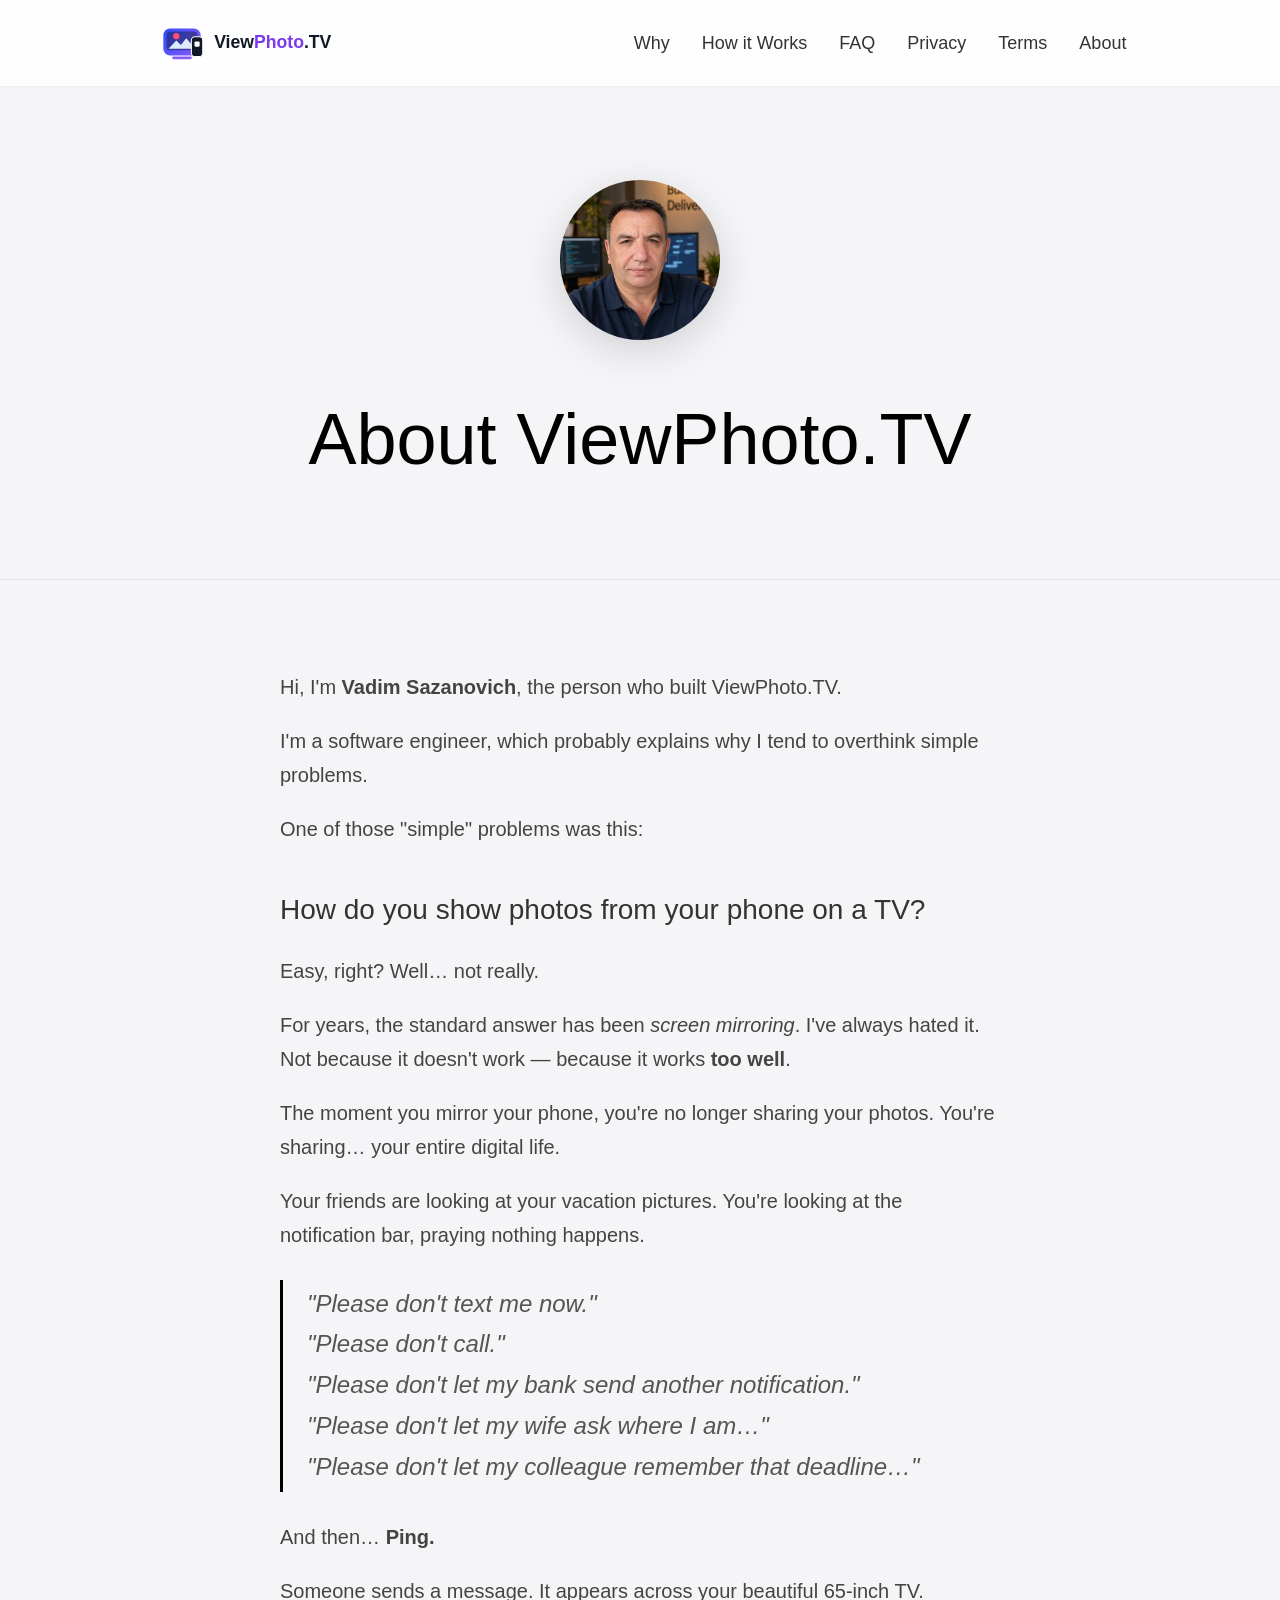
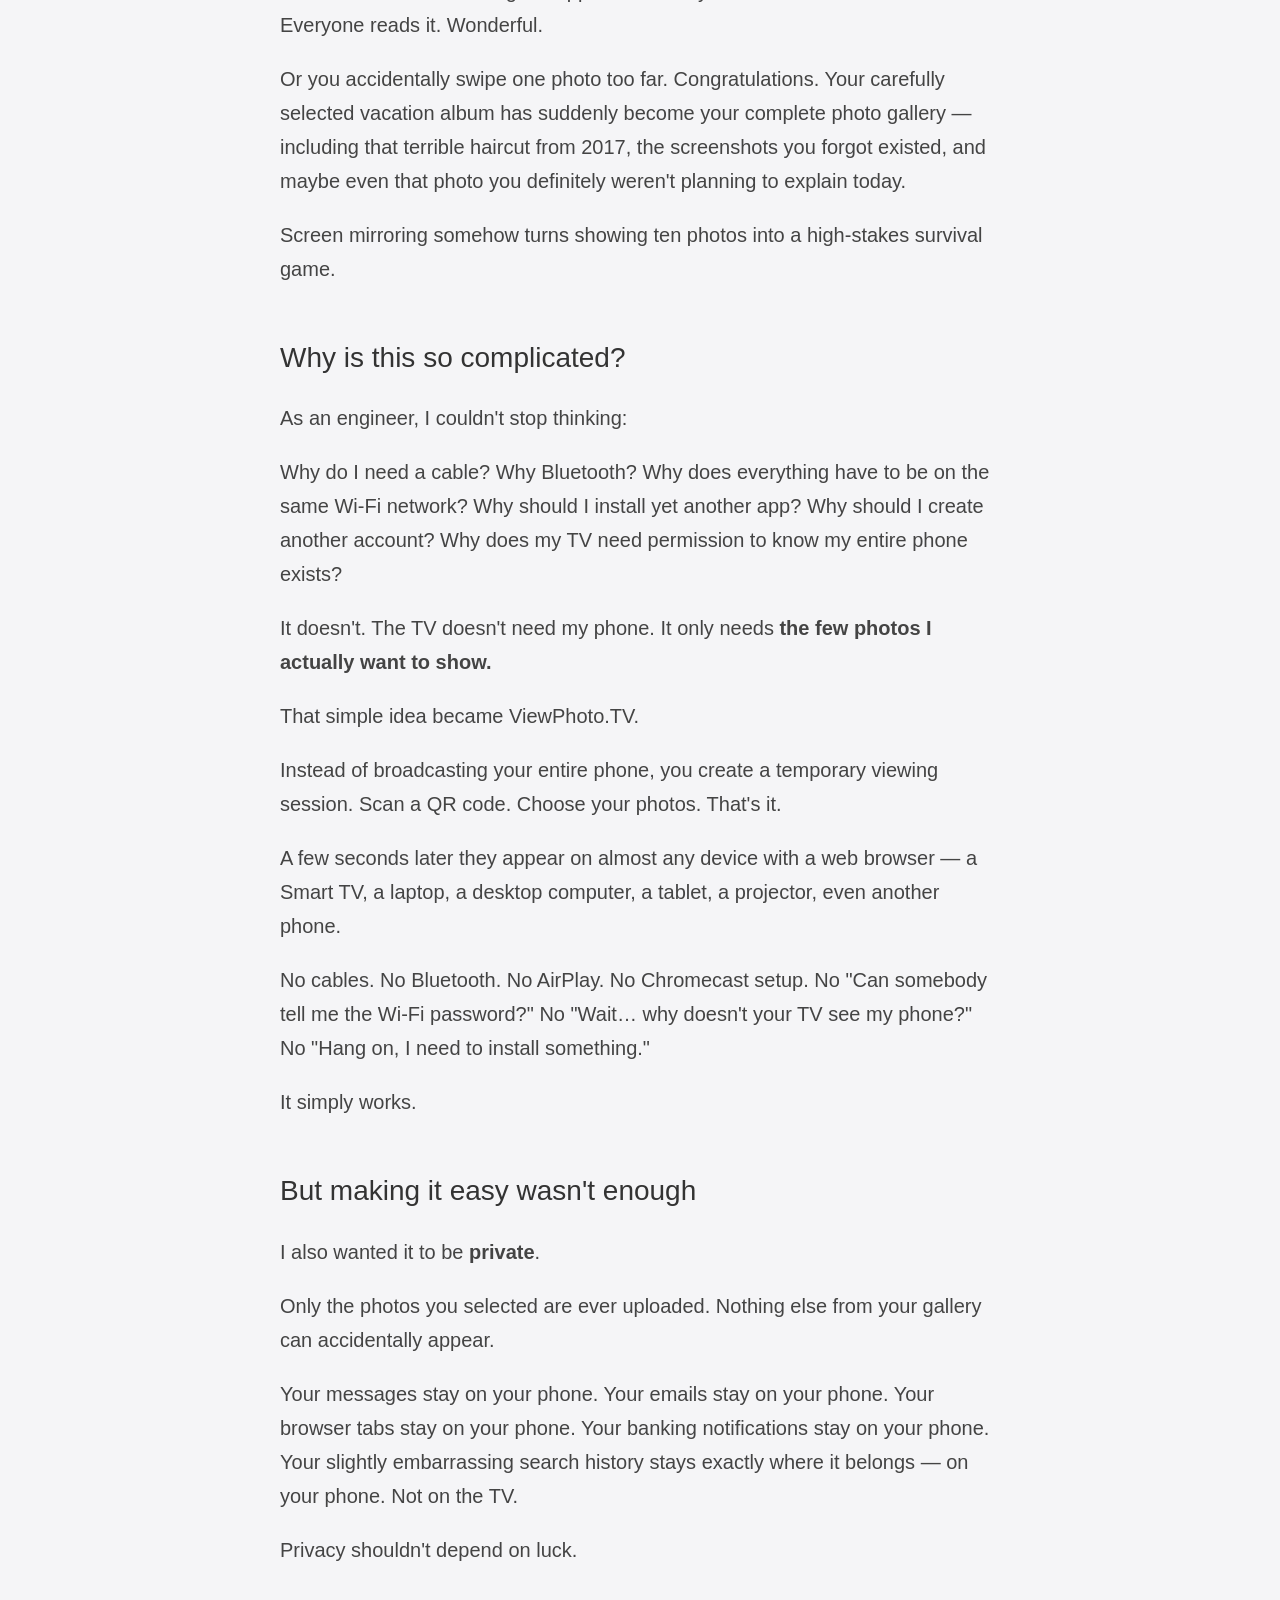
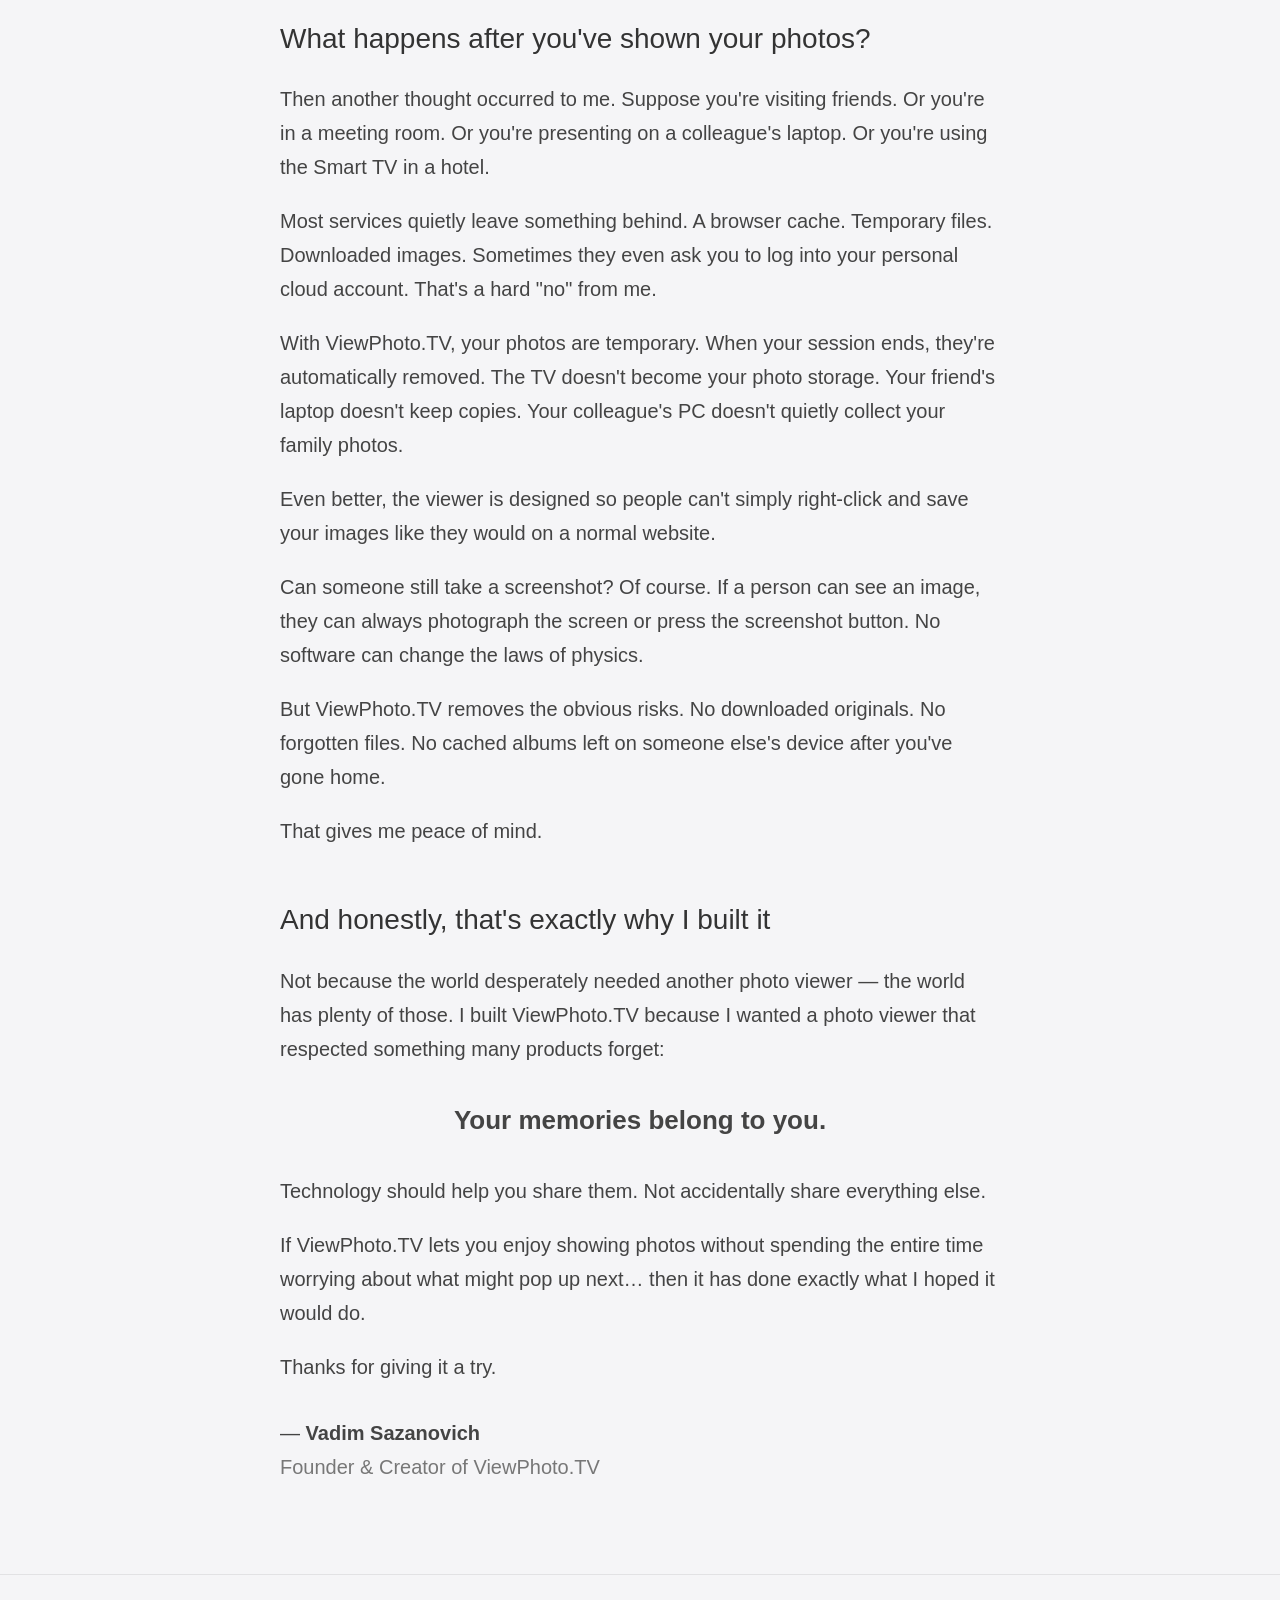
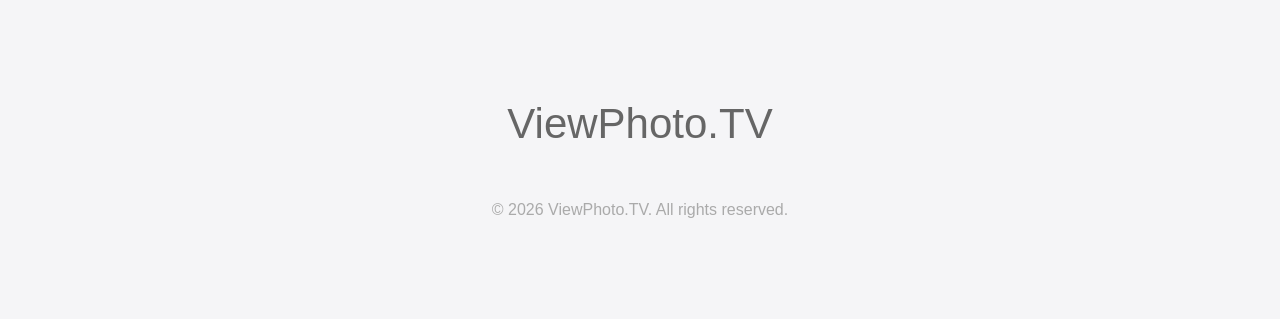
==== about.html @ eeb14001 "feat: add About page with founder story and photo Link About at the end of the nav across all pages " ====
<!DOCTYPE html>
<html lang="en">
<head>
<meta charset="UTF-8">
<!-- Googlebot indexing -->
<meta name="googlebot" content="index, follow">
<meta name="bingbot" content="index, follow">
<meta name="robots" content="index, follow">
<meta name="google-extended" content="allow">
<meta name="viewport" content="width=device-width, initial-scale=1.0">
<title>About — ViewPhoto.TV</title>
<meta name="description" content="The story behind ViewPhoto.TV — why founder Vadim Sazanovich built a private, app-free way to show photos from your phone on any TV without screen mirroring.">
<meta name="author" content="Vadim Sazanovich, Amaryllis Polska">
<link rel="canonical" href="https://viewphoto.tv/about.html">
<link rel="stylesheet" href="css/style.css">
<meta property="og:title" content="About — ViewPhoto.TV">
<meta property="og:description" content="Why I built ViewPhoto.TV: a private, app-free way to show only the photos you choose on any TV — without mirroring your entire phone.">
<meta property="og:image" content="https://viewphoto.tv/assets/screens/banner.webp">
<meta property="og:url" content="https://viewphoto.tv/about.html">
<meta property="og:type" content="website">

<meta name="twitter:card" content="summary_large_image">
<meta name="twitter:title" content="About — ViewPhoto.TV">
<meta name="twitter:description" content="The story behind ViewPhoto.TV, from founder Vadim Sazanovich.">
<meta name="twitter:image" content="https://viewphoto.tv/assets/screens/banner.webp">
</head>
<body>
<header>
    <div class="logo"><img src="./assets/logos/logo-phone-to-tv.svg" alt="ViewPhoto.TV" style="height:50px;width:auto;display:block;"></div>
    <nav class="desktop-nav">
        <a href="index.html#why">Why</a>
        <a href="index.html#how">How it Works</a>
        <a href="faq.html">FAQ</a>
        <a href="privacy.html">Privacy</a>
        <a href="terms.html">Terms</a>
        <a href="about.html">About</a>
    </nav>
    <div class="hamburger"><span></span><span></span><span></span></div>
    <div class="mobile-menu">
        <a href="index.html#why">Why</a>
        <a href="index.html#how">How it Works</a>
        <a href="faq.html">FAQ</a>
        <a href="privacy.html">Privacy</a>
        <a href="terms.html">Terms</a>
        <a href="about.html">About</a>
    </div>
</header>


<!-- ===========================
     HERO
     =========================== -->
<section class="hero" style="padding-top:180px;padding-bottom:80px;">
    <div style="max-width:760px;margin:0 auto;text-align:center;">
        <img src="assets/images/vs.webp" alt="Vadim Sazanovich, founder of ViewPhoto.TV"
             style="width:160px;height:160px;border-radius:50%;object-fit:cover;margin:0 auto 32px;display:block;box-shadow:0 10px 40px rgba(0,0,0,0.15);">
        <h1>About ViewPhoto.TV</h1>
    </div>
</section>


<!-- ===========================
     STORY
     =========================== -->
<section style="padding-top:70px;padding-bottom:70px;">
    <div class="about-story" style="max-width:720px;margin:0 auto;font-size:20px;line-height:1.7;color:#333;">

        <p>Hi, I'm <strong>Vadim Sazanovich</strong>, the person who built ViewPhoto.TV.</p>

        <p>I'm a software engineer, which probably explains why I tend to overthink simple problems.</p>

        <p>One of those "simple" problems was this:</p>

        <h2 style="font-size:28px;margin:40px 0 8px;">How do you show photos from your phone on a TV?</h2>

        <p>Easy, right? Well… not really.</p>

        <p>For years, the standard answer has been <em>screen mirroring</em>. I've always hated it. Not because it doesn't work — because it works <strong>too well</strong>.</p>

        <p>The moment you mirror your phone, you're no longer sharing your photos. You're sharing… your entire digital life.</p>

        <p>Your friends are looking at your vacation pictures. You're looking at the notification bar, praying nothing happens.</p>

        <blockquote style="border-left:3px solid #000;margin:28px 0;padding:4px 0 4px 24px;color:#555;font-style:italic;">
            "Please don't text me now."<br>
            "Please don't call."<br>
            "Please don't let my bank send another notification."<br>
            "Please don't let my wife ask where I am…"<br>
            "Please don't let my colleague remember that deadline…"
        </blockquote>

        <p>And then… <strong>Ping.</strong></p>

        <p>Someone sends a message. It appears across your beautiful 65-inch TV. Everyone reads it. Wonderful.</p>

        <p>Or you accidentally swipe one photo too far. Congratulations. Your carefully selected vacation album has suddenly become your complete photo gallery — including that terrible haircut from 2017, the screenshots you forgot existed, and maybe even that photo you definitely weren't planning to explain today.</p>

        <p>Screen mirroring somehow turns showing ten photos into a high-stakes survival game.</p>

        <h2 style="font-size:28px;margin:48px 0 8px;">Why is this so complicated?</h2>

        <p>As an engineer, I couldn't stop thinking:</p>

        <p>
            Why do I need a cable? Why Bluetooth? Why does everything have to be on the same Wi-Fi network?
            Why should I install yet another app? Why should I create another account?
            Why does my TV need permission to know my entire phone exists?
        </p>

        <p>It doesn't. The TV doesn't need my phone. It only needs <strong>the few photos I actually want to show.</strong></p>

        <p>That simple idea became ViewPhoto.TV.</p>

        <p>Instead of broadcasting your entire phone, you create a temporary viewing session. Scan a QR code. Choose your photos. That's it.</p>

        <p>A few seconds later they appear on almost any device with a web browser — a Smart TV, a laptop, a desktop computer, a tablet, a projector, even another phone.</p>

        <p>
            No cables. No Bluetooth. No AirPlay. No Chromecast setup.
            No "Can somebody tell me the Wi-Fi password?"
            No "Wait… why doesn't your TV see my phone?"
            No "Hang on, I need to install something."
        </p>

        <p>It simply works.</p>

        <h2 style="font-size:28px;margin:48px 0 8px;">But making it easy wasn't enough</h2>

        <p>I also wanted it to be <strong>private</strong>.</p>

        <p>Only the photos you selected are ever uploaded. Nothing else from your gallery can accidentally appear.</p>

        <p>
            Your messages stay on your phone. Your emails stay on your phone. Your browser tabs stay on your phone.
            Your banking notifications stay on your phone. Your slightly embarrassing search history stays exactly
            where it belongs — on your phone. Not on the TV.
        </p>

        <p>Privacy shouldn't depend on luck.</p>

        <h2 style="font-size:28px;margin:48px 0 8px;">What happens after you've shown your photos?</h2>

        <p>Then another thought occurred to me. Suppose you're visiting friends. Or you're in a meeting room. Or you're presenting on a colleague's laptop. Or you're using the Smart TV in a hotel.</p>

        <p>Most services quietly leave something behind. A browser cache. Temporary files. Downloaded images. Sometimes they even ask you to log into your personal cloud account. That's a hard "no" from me.</p>

        <p>With ViewPhoto.TV, your photos are temporary. When your session ends, they're automatically removed. The TV doesn't become your photo storage. Your friend's laptop doesn't keep copies. Your colleague's PC doesn't quietly collect your family photos.</p>

        <p>Even better, the viewer is designed so people can't simply right-click and save your images like they would on a normal website.</p>

        <p>Can someone still take a screenshot? Of course. If a person can see an image, they can always photograph the screen or press the screenshot button. No software can change the laws of physics.</p>

        <p>But ViewPhoto.TV removes the obvious risks. No downloaded originals. No forgotten files. No cached albums left on someone else's device after you've gone home.</p>

        <p>That gives me peace of mind.</p>

        <h2 style="font-size:28px;margin:48px 0 8px;">And honestly, that's exactly why I built it</h2>

        <p>Not because the world desperately needed another photo viewer — the world has plenty of those. I built ViewPhoto.TV because I wanted a photo viewer that respected something many products forget:</p>

        <p style="font-size:26px;font-weight:700;margin:32px 0;text-align:center;">Your memories belong to you.</p>

        <p>Technology should help you share them. Not accidentally share everything else.</p>

        <p>If ViewPhoto.TV lets you enjoy showing photos without spending the entire time worrying about what might pop up next… then it has done exactly what I hoped it would do.</p>

        <p>Thanks for giving it a try.</p>

        <p style="margin-top:32px;">— <strong>Vadim Sazanovich</strong><br>
        <span style="color:#777;">Founder &amp; Creator of ViewPhoto.TV</span></p>

    </div>
</section>


<footer>
    <h2>ViewPhoto.TV</h2>
    <p class="copy">© 2026 ViewPhoto.TV. All rights reserved.</p>
</footer>

<script src="js/menu.js"></script>
<script type="application/ld+json">
{
  "@context": "https://schema.org",
  "@type": "AboutPage",
  "url": "https://viewphoto.tv/about.html",
  "name": "About ViewPhoto.TV",
  "about": {
    "@type": "Organization",
    "name": "ViewPhoto.TV",
    "url": "https://viewphoto.tv/",
    "founder": {
      "@type": "Person",
      "name": "Vadim Sazanovich",
      "jobTitle": "Founder & Creator",
      "image": "https://viewphoto.tv/assets/images/vs.webp",
      "worksFor": {
        "@type": "Organization",
        "name": "Amaryllis Polska"
      }
    }
  }
}
</script>


</body>
</html>
---- css/style.css ----
/* ===========================
   GLOBAL
   =========================== */

*,
*::before,
*::after {
    box-sizing: border-box;
}

body {

    background: #f5f5f7; /* фирменный Apple-серый фон */
    color: #000;
    margin: 0;
    padding: 0;
    font-family: -apple-system, BlinkMacSystemFont, "SF Pro Display", "Helvetica Neue", Arial, sans-serif;
    line-height: 1.6;
}

h1, h2, h3 {
    font-weight: 300;
    margin-bottom: 20px;
}

h1 { font-size: 72px; line-height: 1.1; }
h2 { font-size: 42px; }
h3 { font-size: 28px; }

p, li { font-size: 20px; color: #444; }

section {
    padding: 100px 12%;
    border-bottom: 1px solid rgba(0,0,0,0.08);
}

/* ===========================
   BUTTONS
   =========================== */

.btn {
    display: inline-block;
    padding: 18px 36px;
    background: #000;
    color: #fff;
    border-radius: 12px;
    font-size: 20px;
    text-decoration: none;
    transition: 0.25s;
}

.btn:hover {
    background: #fff;
    color: #000;
    border: 1px solid #000;
}

.btn.small {
    padding: 10px 20px;
}

/* ===========================
   HEADER
   =========================== */

header {
    position: fixed;
    top: 0;
    left: 0;
    width: 100%;
    padding: 18px 12%;
    background: rgba(255,255,255,0.85);
    backdrop-filter: blur(12px);
    display: flex;
    align-items: center;
    justify-content: space-between;
    z-index: 1000;
    border-bottom: 1px solid rgba(0,0,0,0.06);
}

.logo {
    display: flex;
    align-items: center;
    flex-shrink: 0;
}

/* Desktop nav */

.desktop-nav {
    display: flex;
    align-items: center;
    gap: 32px;
    flex-shrink: 0;
}

.desktop-nav a {
    text-decoration: none;
    color: #333;
    font-size: 18px;
    white-space: nowrap;
    transition: color 0.2s;
}

.desktop-nav a:hover {
    color: #000;
}

/* Скрываем маленькую кнопку QR везде, чтобы не мешала */
header .btn.small {
    display: none !important;
}

/* ===========================
   HAMBURGER
   =========================== */

.hamburger {
    display: none;
    width: 30px;
    height: 22px;
    flex-direction: column;
    justify-content: space-between;
    cursor: pointer;
}

.hamburger span {
    display: block;
    height: 3px;
    background: #000;
    border-radius: 3px;
    transition: 0.25s;
}

/* Анимация гамбургера */

.hamburger.open span:nth-child(1) {
    transform: translateY(9px) rotate(45deg);
}

.hamburger.open span:nth-child(2) {
    opacity: 0;
}

.hamburger.open span:nth-child(3) {
    transform: translateY(-9px) rotate(-45deg);
}

/* ===========================
   MOBILE MENU
   =========================== */

.mobile-menu {
    display: none;
    position: fixed;
    top: 64px;
    right: 0;
    width: 240px;
    background: rgba(255,255,255,0.97);
    backdrop-filter: blur(12px);
    border-left: 1px solid rgba(0,0,0,0.08);
    border-bottom: 1px solid rgba(0,0,0,0.08);
    padding: 20px 22px;
    flex-direction: column;
    gap: 18px;
    z-index: 999;
}

.mobile-menu a {
    font-size: 18px;
    color: #111;
    text-decoration: none;
}

/* ===========================
   HERO
   =========================== */

.hero {
    padding-top: 160px;
    padding-bottom: 120px;
}

.hero-inner {
    display: flex;
    align-items: center;
    gap: 64px;
    max-width: 1200px;
    margin: 0 auto;
}

.hero-text {
    flex: 1 1 0;
    min-width: 0;
}

.hero-lead {
    font-size: 24px;
    color: #444;
    margin: 20px 0 0;
    line-height: 1.5;
}

.hero-desc {
    font-size: 20px;
    color: #555;
    margin: 24px 0 0;
    max-width: 560px;
    line-height: 1.6;
}

.hero-steps {
    margin-top: 36px;
    display: flex;
    flex-direction: column;
    gap: 14px;
}

.hero-step {
    display: flex;
    align-items: center;
    gap: 14px;
    font-size: 18px;
    color: #333;
}

.hero-step-num {
    width: 32px;
    height: 32px;
    background: #000;
    color: #fff;
    border-radius: 50%;
    display: flex;
    align-items: center;
    justify-content: center;
    font-size: 14px;
    font-weight: 700;
    flex-shrink: 0;
}

/* QR widget */

.hero-qr {
    flex-shrink: 0;
}

.qr-card {
    background: #fff;
    border-radius: 24px;
    padding: 28px 36px;
    box-shadow: 0 8px 48px rgba(0,0,0,0.12);
    text-align: center;
    min-width: 280px;
}

.qr-label {
    margin: 0 0 16px;
    font-size: 13px;
    color: #888;
    font-weight: 600;
    text-transform: uppercase;
    letter-spacing: 0.1em;
}

.qr-canvas {
    width: 220px;
    height: 220px;
    margin: 0 auto;
}

.qr-session-code {
    margin-top: 14px;
    font-size: 24px;
    font-weight: 700;
    letter-spacing: 0.14em;
    color: #111;
    font-family: monospace;
    min-height: 32px;
}

.qr-hint {
    margin: 10px 0 0;
    font-size: 13px;
    color: #aaa;
}

.qr-hint a {
    color: #007aff;
    text-decoration: none;
}

/* Mobile CTA block */

.mobile-cta-block {
    display: none;
}

.mobile-cta-block .btn {
    margin-top: 24px;
    display: inline-block;
}

/* TV-only / mobile-only visibility */

.tv-only { display: revert; }
.mobile-only { display: none; }

@media (max-width: 1023px) {
    .tv-only { display: none !important; }
    .mobile-only { display: revert !important; }
    .mobile-cta-block { display: block !important; }

    .hero {
        padding-top: 120px;
        padding-bottom: 80px;
    }

    .hero-inner {
        flex-direction: column;
        gap: 32px;
    }

    .hero-lead {
        font-size: 20px;
    }
}

.hero .sub {
    margin-top: 40px;
    max-width: 1000px;
    font-size: 22px;
}

/* ===========================
   IMAGES
   =========================== */

img {
    max-width: 100%;
    height: auto;
    display: block;
}

.img-wrap {
    margin: 40px auto;
    text-align: center;
}

.img-wrap img,
.section-img {
    max-width: 100%;
    width: 100%;
    height: auto;
    border-radius: 16px;
    display: block;
    margin: 0 auto;
}

.photo-item-img {
    width: 100%;
    height: 100%;
    object-fit: cover;
    border-radius: inherit;
    display: block;
}

@media (max-width: 768px) {
    .img-wrap {
        margin: 28px auto;
    }

    .photo-grid {
        flex-direction: column;
        align-items: center;
    }

    .photo-item {
        width: 100%;
        max-width: 360px;
        height: 260px;
    }
}

/* ===========================
   DEVICE MOCKUPS
   =========================== */

.tv {
    width: 100%;
    max-width: 800px;
	max-height: 600px;
    background: #f2f2f2;
    border-radius: 20px;
    border: 2px solid #ddd;
    margin: 60px auto;
    display:flex;
    align-items:center;
    justify-content:center;
    position: relative;
    overflow: hidden;
}

.tv-google {
    background-image: url('../assets/screens/qr-login.jpg');
    background-size: contain;
    background-repeat: no-repeat;
    background-position: center;
}

.tv-samsung {
    background-image: url('./img/samsung-tv.webp');
    background-size: contain;
    background-repeat: no-repeat;
    background-position: center;
}

.viewphoto-screen{
	align-items:center;
	max-width: 300px;
    height: 200px;
}

.small-tv {
    max-width: 800px;
    height: 450px;
	border-radius: 16px;
}

.tv-overlay-text {
    position: absolute;
    bottom: 16px;
    left: 50%;
    transform: translateX(-50%);
    background: rgba(255,255,255,0.85);
    padding: 6px 14px;
    border-radius: 999px;
    font-size: 14px;
    color: #555;
    backdrop-filter: blur(6px);
}

/* iPhone mockup */

.iphone {
    width: 260px;
    height: 420px;
    background: #fafafa;
    border-radius: 40px;
    border: 2px solid #ddd;
    margin: 40px auto;
    position: relative;
    display:flex;
    align-items:center;
    justify-content:center;
    overflow: hidden;
}

.iphone15 {
    background-image: url('./img/iphone15.webp');
    background-size: cover;
    background-position: center;
}

.small-iphone {
    height: 380px;
}

.iphone::before {
    content: "";
    position: absolute;
    top: 10px;
    left: 50%;
    transform: translateX(-50%);
    width: 90px;
    height: 20px;
    background: #000;
    border-radius: 12px;
}

.iphone-overlay-text {
    position: absolute;
    bottom: 16px;
    left: 50%;
    transform: translateX(-50%);
    background: rgba(255,255,255,0.85);
    padding: 6px 14px;
    border-radius: 999px;
    font-size: 14px;
    color: #555;
    backdrop-filter: blur(6px);
}

/* ===========================
   PHOTO GRID
   =========================== */

.photo-grid {
    margin: 40px 0;
    display: flex;
    justify-content: center;
    gap: 16px;
    flex-wrap: wrap;
}

.photo-item {
    width: 160px;
    height: 300px;
    background:#f2f2f2;
    border-radius: 16px;
    border: 1px solid #ddd;
    display:flex;
    align-items:center;
    justify-content:center;
    font-size:16px;
    color:#777;
}

/* ===========================
   VIDEO DEMO
   =========================== */

.video-demo {
    margin: 80px auto;
    max-width: 600px;
    background:#f8f8f8;
    border-radius: 20px;
    border: 1px solid #ddd;
    padding: 30px;
    text-align:center;
}

.video-box {
    width:100%;
    height:260px;
    background:#fff;
    border-radius:16px;
    border:1px solid #ccc;
    object-fit: cover;
}

.video-caption {
    margin-top:16px;
    font-size:18px;
    color:#555;
}

/* ===========================
   STEPS
   =========================== */

.steps-row {
    display: flex;
    flex-direction: column;
    gap: 60px;
    margin-top: 40px;
}

.step {
    max-width: 900px;
    margin: 0 auto;
}

.step-icon {
    width: 40px;
    height: 40px;
    margin-bottom: 12px;
}

.step-icon svg {
    width: 100%;
    height: 100%;
    stroke: #111;
    stroke-width: 1.5;
    fill: none;
}

/* ===========================
   BENEFITS
   =========================== */

.benefits-grid {
    display: grid;
    grid-template-columns: repeat(auto-fit, minmax(220px, 1fr));
    gap: 32px;
    margin-top: 40px;
}

.benefit-item h3 {
    font-size: 22px;
    margin-bottom: 8px;
}

.benefit-item p {
    font-size: 18px;
}

.benefit-icon {
    width: 36px;
    height: 36px;
    margin-bottom: 10px;
}

.benefit-icon svg {
    width: 100%;
    height: 100%;
    stroke: #111;
    stroke-width: 1.5;
    fill: none;
}

/* ===========================
   BLOCKQUOTE
   =========================== */

blockquote {
    font-size: 24px;
    color: #000;
    margin-top: 40px;
    border-left: 4px solid #000;
    padding-left: 20px;
}

/* ===========================
   COMPARISON GRID
   =========================== */

.cmp-grid {
    margin-top: 48px;
    border-radius: 20px;
    overflow: hidden;
    border: 1px solid rgba(0,0,0,0.08);
}

.cmp-row {
    display: grid;
    grid-template-columns: 2fr 1fr 1fr 1fr 1.4fr;
    align-items: center;
    border-bottom: 1px solid rgba(0,0,0,0.06);
}

.cmp-row:last-child {
    border-bottom: none;
}

.cmp-header {
    background: #f5f5f7;
}

.cmp-feature,
.cmp-col {
    padding: 16px 18px;
    font-size: 16px;
    line-height: 1.4;
}

.cmp-feature {
    font-weight: 600;
    color: #111;
    font-size: 15px;
}

.cmp-col {
    text-align: center;
    color: #555;
    display: flex;
    flex-direction: column;
    align-items: center;
    gap: 4px;
}

.cmp-col-other {
    background: #fff;
}

.cmp-col-vp {
    background: #f0f7ff;
    font-weight: 600;
    color: #0a84ff;
}

.cmp-header .cmp-col {
    font-size: 14px;
    font-weight: 600;
    color: #555;
    text-transform: uppercase;
    letter-spacing: 0.06em;
    padding: 14px 18px;
}

.cmp-header .cmp-col-vp {
    color: #0a84ff;
    font-weight: 700;
}

.cmp-ok {
    font-size: 20px;
    color: #30d158;
    line-height: 1;
}

.cmp-no {
    font-size: 20px;
    color: #ff3b30;
    line-height: 1;
}

.cmp-note {
    font-size: 12px;
    color: #888;
    font-weight: 400;
}

.cmp-col-vp .cmp-note {
    color: #5aabff;
}

/* Mobile: stack into feature cards */
@media (max-width: 768px) {
    .cmp-grid {
        border: none;
        border-radius: 0;
        display: flex;
        flex-direction: column;
        gap: 12px;
    }

    .cmp-header {
        display: none;
    }

    .cmp-row {
        display: block;
        border-radius: 16px;
        border: 1px solid rgba(0,0,0,0.08);
        overflow: hidden;
        background: #fff;
    }

    .cmp-feature {
        display: block;
        background: #f5f5f7;
        padding: 14px 18px;
        font-size: 15px;
        border-bottom: 1px solid rgba(0,0,0,0.06);
    }

    .cmp-col {
        display: grid;
        grid-template-columns: 80px 1fr auto;
        align-items: center;
        text-align: left;
        padding: 12px 18px;
        gap: 0;
        border-bottom: 1px solid rgba(0,0,0,0.04);
    }

    .cmp-col:last-child {
        border-bottom: none;
    }

    .cmp-col::before {
        font-size: 12px;
        font-weight: 600;
        color: #aaa;
        text-transform: uppercase;
        letter-spacing: 0.06em;
    }

    .cmp-col-other:nth-child(2)::before { content: "AirPlay"; }
    .cmp-col-other:nth-child(3)::before { content: "Miracast"; }
    .cmp-col-other:nth-child(4)::before { content: "HDMI"; }
    .cmp-col-vp::before { content: "ViewPhoto.TV"; color: #0a84ff; }

    .cmp-col .cmp-ok,
    .cmp-col .cmp-no {
        order: 2;
        font-size: 18px;
    }

    .cmp-col .cmp-note {
        order: 1;
        grid-column: 2;
        font-size: 13px;
        color: #555;
    }

    .cmp-col-vp {
        background: #f0f7ff;
    }

    .cmp-col-vp .cmp-note {
        color: #0a84ff;
        font-weight: 500;
    }
}

/* ===========================
   FOOTER
   =========================== */

footer {
    padding: 80px 12%;
    text-align: center;
    color: #666;
    font-size: 18px;
}

.copy {
    margin-top: 40px;
    font-size: 16px;
    color: #aaa;
}

/* ===========================
   RESPONSIVE
   =========================== */

@media (max-width: 1100px) {
    /* прячем десктопное меню, показываем гамбургер */
    .desktop-nav {
        display: none !important;
    }

    .hamburger {
        display: flex !important;
    }
}

@media (max-width: 900px) {
    h1 { font-size: 42px; }
    h2 { font-size: 32px; }
    section { padding: 100px 8%; }
    header { padding: 14px 8%; }
    .hero { padding-top: 160px; padding-bottom: 140px; }
}

.section-card {
    background: #fafafa; /* светлый Apple‑фон */
    border-radius: 28px;
    padding: 60px 50px;
    margin: 80px auto;
    max-width: 1200px;

    /* Apple‑style тень */
    box-shadow: 0 8px 28px rgba(0,0,0,0.06);

    /* плавное появление */
    opacity: 0;
    transform: translateY(20px);
    animation: fadeUp 0.6s ease forwards;
}

/* Анимация появления */
@keyframes fadeUp {
    to {
        opacity: 1;
        transform: translateY(0);
    }
}

/* На мобильных — меньше отступы */
@media (max-width: 768px) {
    .section-card {
        padding: 40px 28px;
        margin: 50px 16px;
        border-radius: 22px;
    }
}

/* Apple Fitness / TV+ style gradient cards */
.section-card-gradient {
    position: relative;
    border-radius: 40px;
    padding: 80px 60px;
    margin: 100px auto;
    max-width: 1200px;
    color: #fff;
    overflow: hidden;

    /* глубокая тень */
    box-shadow: 0 30px 80px rgba(0,0,0,0.25);

    /* лёгкая 3D-анимация */
    transform: translateY(20px);
    opacity: 0;
    animation: fadeUp 0.8s ease forwards;
}

/* Apple-style glow */
.section-card-gradient::before {
    content: "";
    position: absolute;
    top: -20%;
    left: -10%;
    width: 500px;
    height: 500px;
    background: radial-gradient(circle, rgba(255,255,255,0.35) 0%, rgba(255,255,255,0) 70%);
    filter: blur(60px);
    opacity: 0.7;
}

/* Apple-style glass reflection */
.section-card-gradient::after {
    content: "";
    position: absolute;
    bottom: -10%;
    right: -10%;
    width: 450px;
    height: 450px;
    background: radial-gradient(circle, rgba(255,255,255,0.25) 0%, rgba(255,255,255,0) 70%);
    filter: blur(80px);
    opacity: 0.5;
}

/* Premium gradients */
.grad-blue {
    background: linear-gradient(135deg, #0a84ff 0%, #005eff 40%, #4da3ff 100%);
}

.grad-purple {
    background: linear-gradient(135deg, #8e44ff 0%, #6b2cff 40%, #b07bff 100%);
}

.grad-pink {
    background: linear-gradient(135deg, #ff2d55 0%, #ff0f7b 40%, #ff6b81 100%);
}

.grad-orange {
    background: linear-gradient(135deg, #ff9500 0%, #ff6a00 40%, #ffb347 100%);
}

.grad-green {
    background: linear-gradient(135deg, #30d158 0%, #00c851 40%, #66e88f 100%);
}

/* Mobile */
@media (max-width: 768px) {
    .section-card-gradient {
        padding: 50px 30px;
        margin: 60px 16px;
        border-radius: 28px;
    }
}

.section-card-white {
    background: #ffffff;
    border-radius: 32px;
    padding: 60px 50px;
    margin: 80px auto;
    max-width: 1200px;

    /* Apple-style shadow */
    box-shadow: 0 12px 40px rgba(0,0,0,0.08);

    color: #000;
    position: relative;
}

/* Mobile */
@media (max-width: 768px) {
    .section-card-white {
        padding: 40px 28px;
        margin: 50px 16px;
        border-radius: 24px;
    }
}
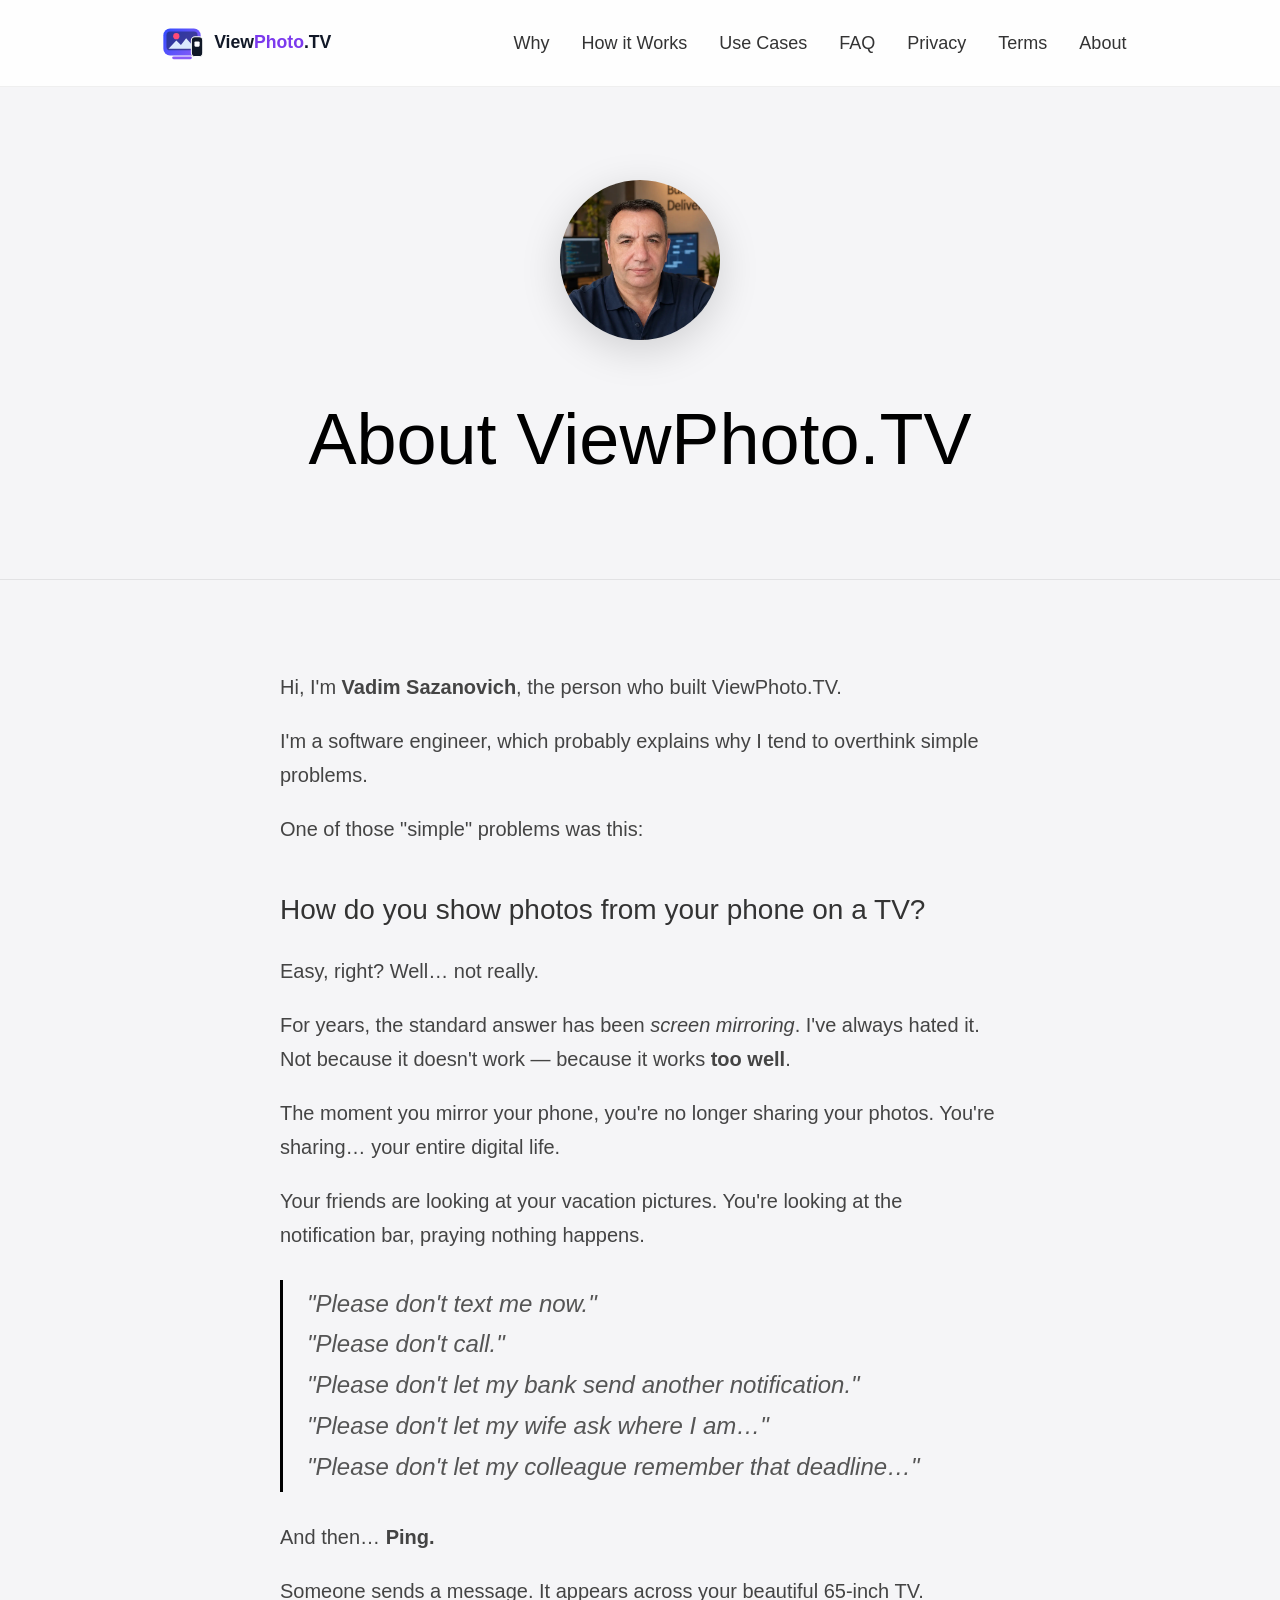
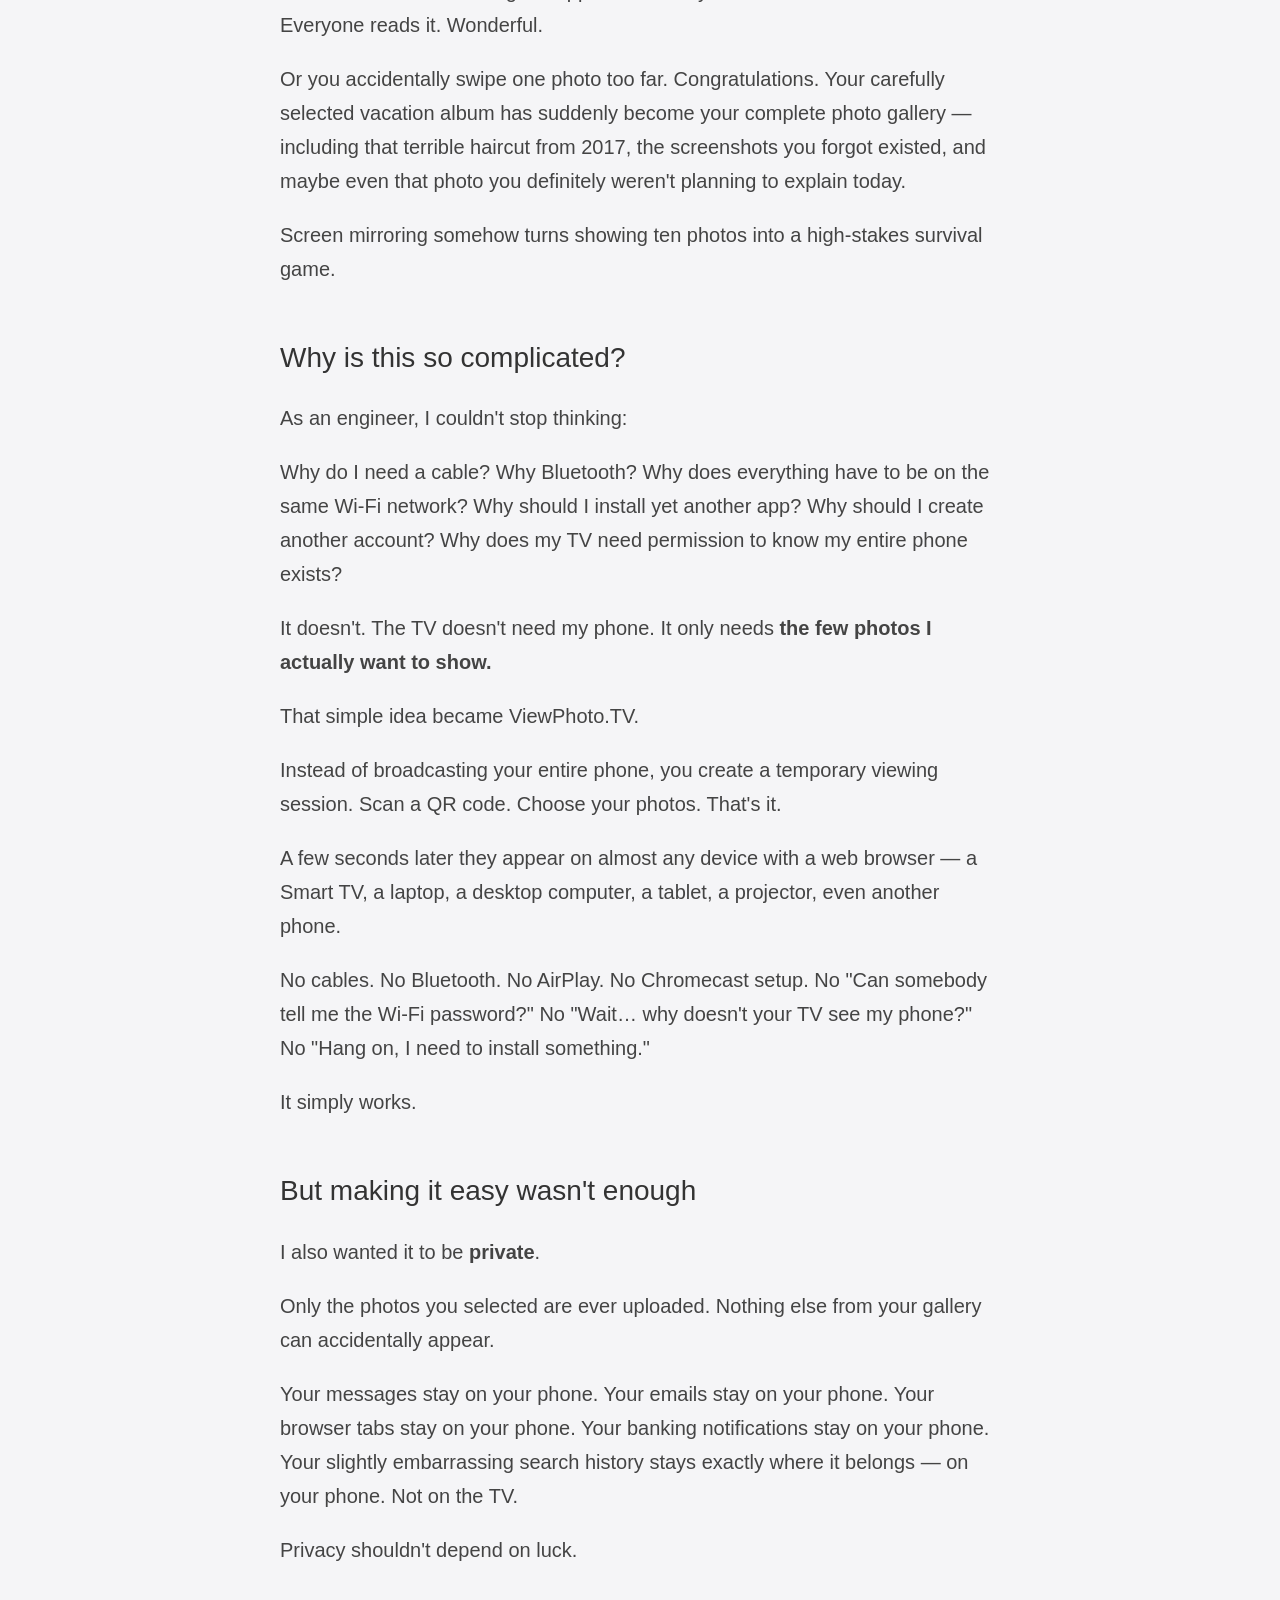
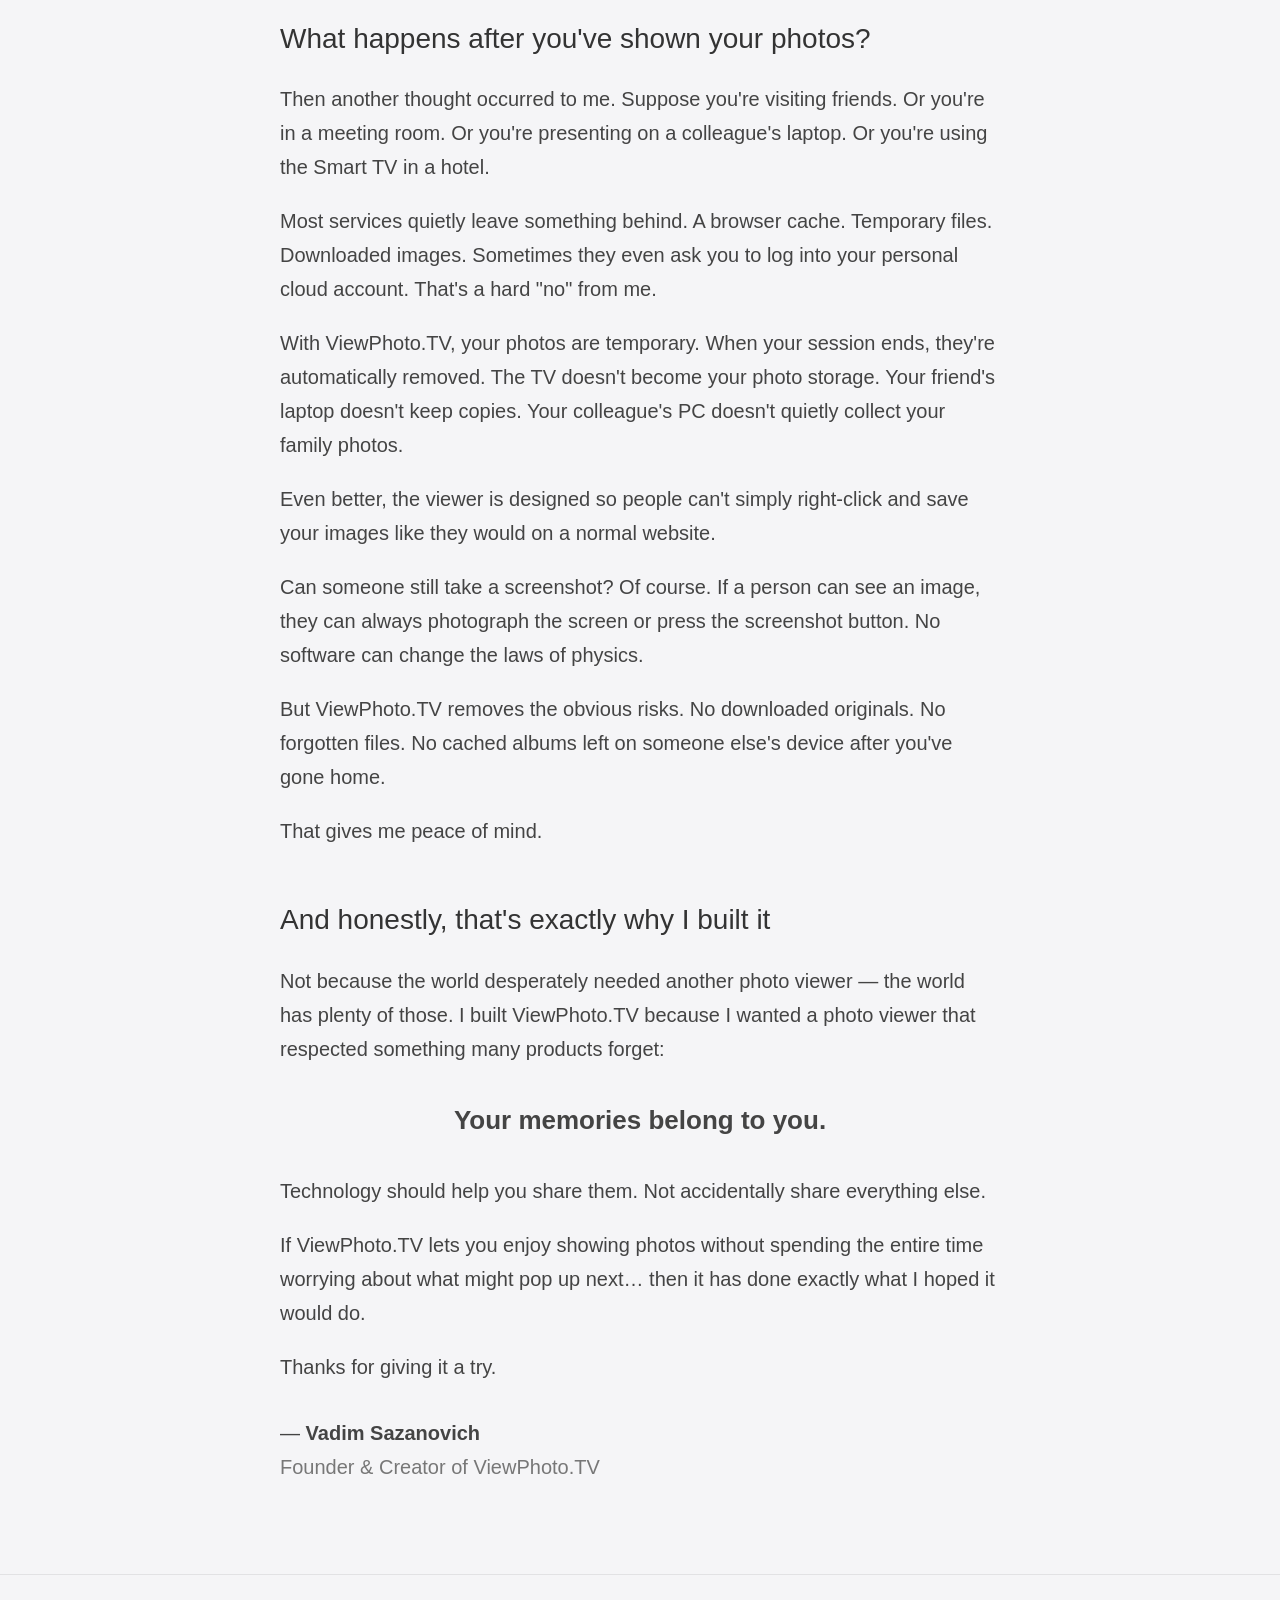
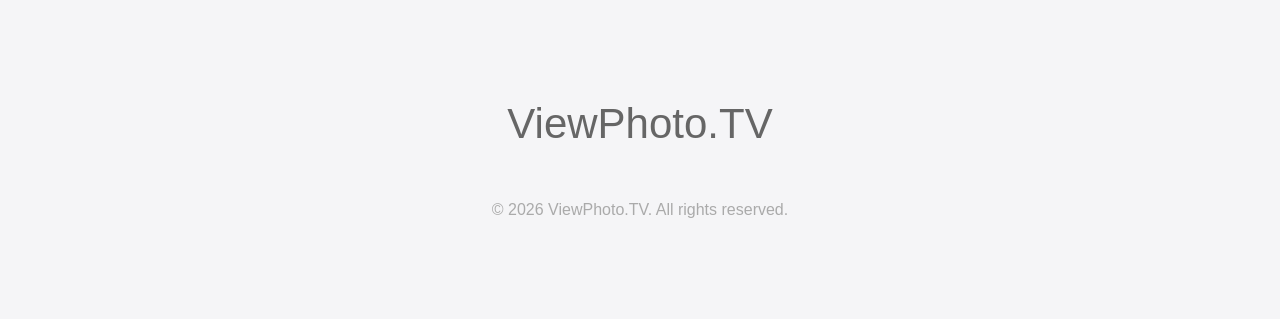
==== commit 6433d63f: "feat: add Use Cases page, reposition messaging for any screen - Add use-cases.html with 9 real-life " ====
--- a/about.html
+++ b/about.html
@@ -30,6 +30,7 @@
     <nav class="desktop-nav">
         <a href="index.html#why">Why</a>
         <a href="index.html#how">How it Works</a>
+        <a href="use-cases.html">Use Cases</a>
         <a href="faq.html">FAQ</a>
         <a href="privacy.html">Privacy</a>
         <a href="terms.html">Terms</a>
@@ -39,6 +40,7 @@
     <div class="mobile-menu">
         <a href="index.html#why">Why</a>
         <a href="index.html#how">How it Works</a>
+        <a href="use-cases.html">Use Cases</a>
         <a href="faq.html">FAQ</a>
         <a href="privacy.html">Privacy</a>
         <a href="terms.html">Terms</a>
--- a/css/style.css
+++ b/css/style.css
@@ -965,4 +965,92 @@
 }
 
 
-
+/* ===========================
+   USE CASES
+   =========================== */
+
+.usecase-head {
+    display: flex;
+    align-items: center;
+    gap: 20px;
+    margin-bottom: 22px;
+}
+
+.usecase-num {
+    flex-shrink: 0;
+    width: 58px;
+    height: 58px;
+    border-radius: 17px;
+    background: linear-gradient(135deg, #0a84ff 0%, #005eff 100%);
+    color: #fff;
+    font-size: 26px;
+    font-weight: 700;
+    display: flex;
+    align-items: center;
+    justify-content: center;
+    box-shadow: 0 10px 22px rgba(10,132,255,0.28);
+}
+
+.usecase-head h2 {
+    margin: 0;
+    font-size: 34px;
+}
+
+.usecase-eyebrow {
+    display: block;
+    font-size: 14px;
+    font-weight: 600;
+    text-transform: uppercase;
+    letter-spacing: 0.1em;
+    color: #0a84ff;
+    margin-bottom: 6px;
+}
+
+/* Chip / tag list for "perfect for" and "ideal for" */
+.tag-list {
+    list-style: none;
+    padding: 0;
+    margin: 26px 0 0;
+    display: flex;
+    flex-wrap: wrap;
+    gap: 12px;
+}
+
+.tag-list li {
+    background: #f5f5f7;
+    border: 1px solid rgba(0,0,0,0.06);
+    border-radius: 100px;
+    padding: 10px 20px;
+    font-size: 16px;
+    color: #333;
+}
+
+/* "No apps / No cables" style punch lines */
+.punch-list {
+    list-style: none;
+    padding: 0;
+    margin: 24px 0 0;
+    display: flex;
+    flex-wrap: wrap;
+    gap: 10px 28px;
+}
+
+.punch-list li {
+    font-size: 20px;
+    font-weight: 600;
+    color: #111;
+}
+
+.punch-list li::before {
+    content: "✓";
+    color: #30d158;
+    font-weight: 700;
+    margin-right: 10px;
+}
+
+@media (max-width: 768px) {
+    .usecase-num { width: 48px; height: 48px; font-size: 22px; border-radius: 14px; }
+    .usecase-head h2 { font-size: 26px; }
+    .usecase-head { gap: 14px; }
+}
+
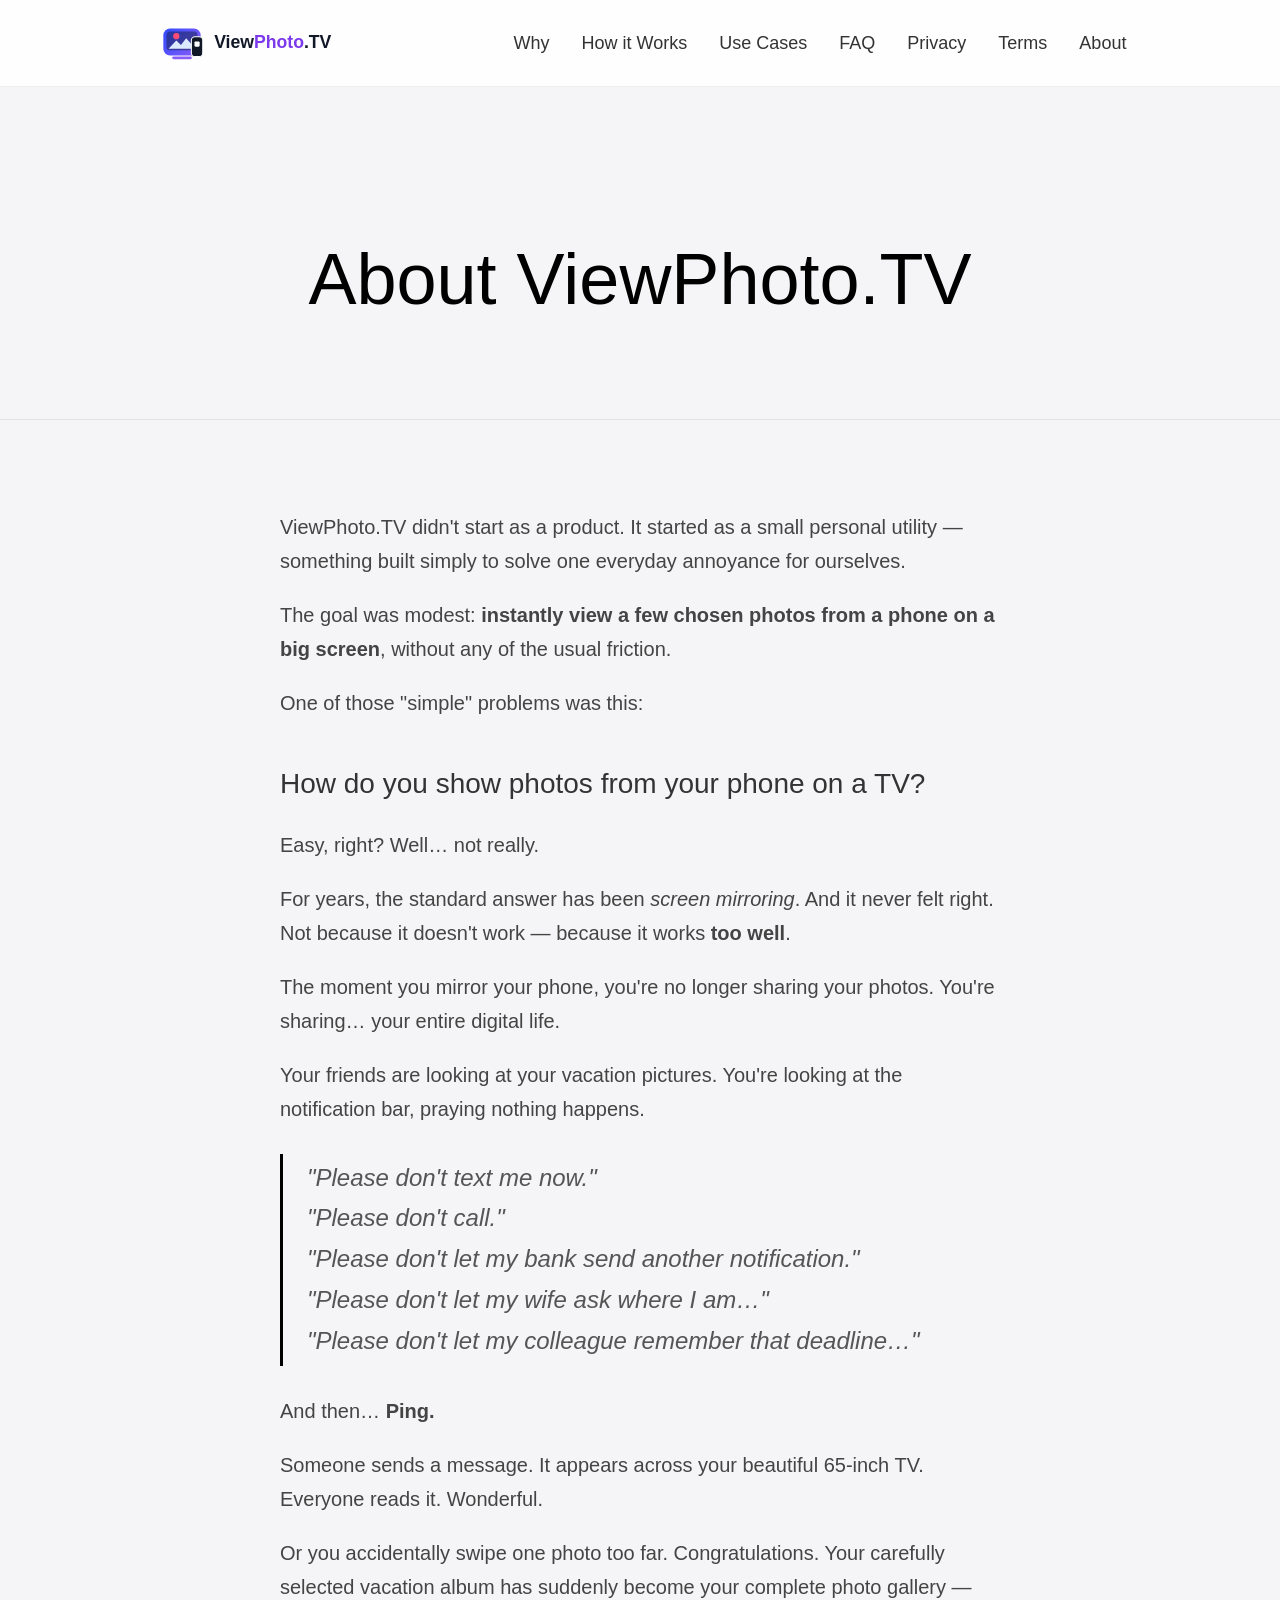
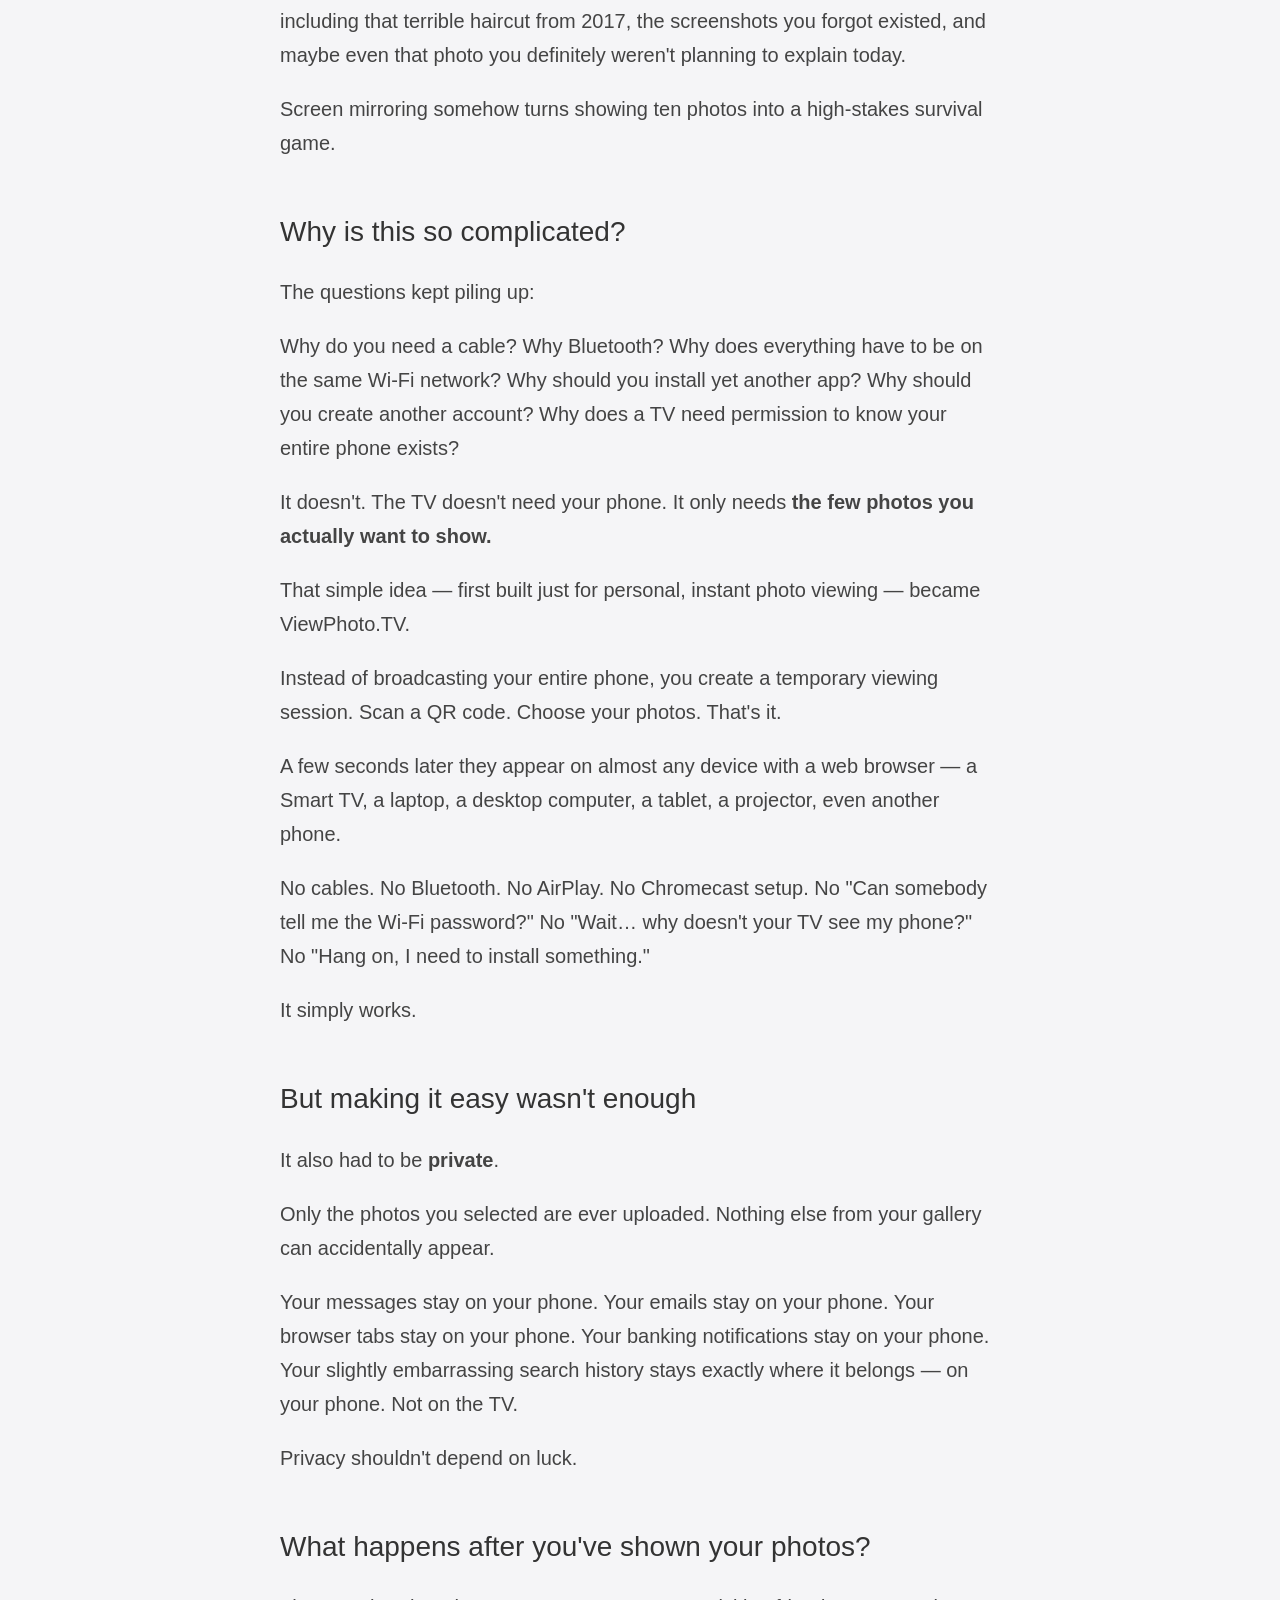
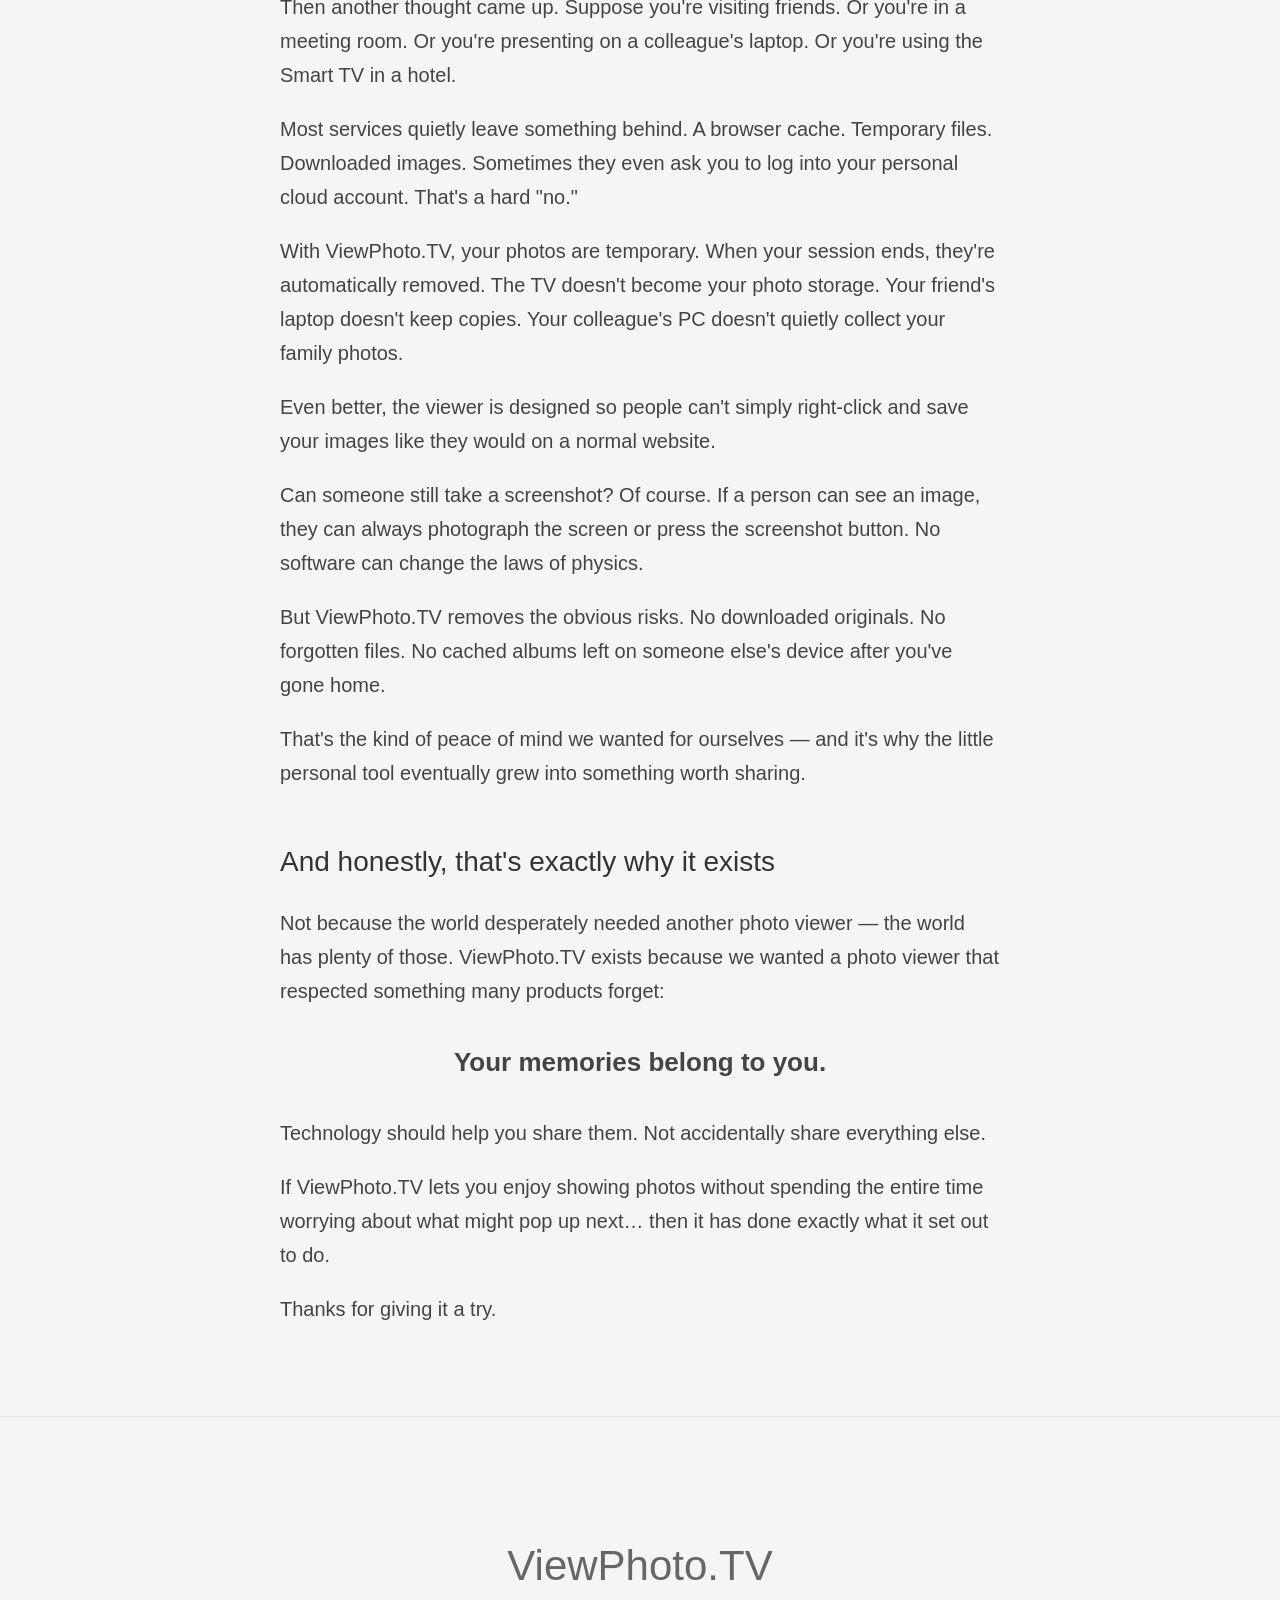
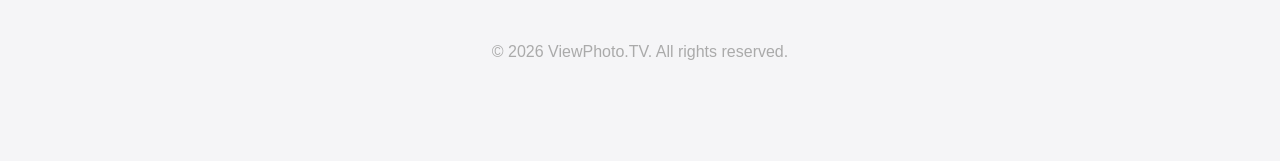
==== commit ef238bcb: "feat: reframe About page as personal utility, remove founder identity Co-Authored-By: Claude Opus 4." ====
--- a/about.html
+++ b/about.html
@@ -9,19 +9,18 @@
 <meta name="google-extended" content="allow">
 <meta name="viewport" content="width=device-width, initial-scale=1.0">
 <title>About — ViewPhoto.TV</title>
-<meta name="description" content="The story behind ViewPhoto.TV — why founder Vadim Sazanovich built a private, app-free way to show photos from your phone on any TV without screen mirroring.">
-<meta name="author" content="Vadim Sazanovich, Amaryllis Polska">
+<meta name="description" content="The story behind ViewPhoto.TV — a private, app-free way to show photos from your phone on any TV, born as a personal utility for instant photo viewing without screen mirroring.">
 <link rel="canonical" href="https://viewphoto.tv/about.html">
 <link rel="stylesheet" href="css/style.css">
 <meta property="og:title" content="About — ViewPhoto.TV">
-<meta property="og:description" content="Why I built ViewPhoto.TV: a private, app-free way to show only the photos you choose on any TV — without mirroring your entire phone.">
+<meta property="og:description" content="How ViewPhoto.TV started as a personal utility for instant photo viewing: a private, app-free way to show only the photos you choose on any TV — without mirroring your entire phone.">
 <meta property="og:image" content="https://viewphoto.tv/assets/screens/banner.webp">
 <meta property="og:url" content="https://viewphoto.tv/about.html">
 <meta property="og:type" content="website">
 
 <meta name="twitter:card" content="summary_large_image">
 <meta name="twitter:title" content="About — ViewPhoto.TV">
-<meta name="twitter:description" content="The story behind ViewPhoto.TV, from founder Vadim Sazanovich.">
+<meta name="twitter:description" content="The story behind ViewPhoto.TV — a personal utility for instant photo viewing on any TV.">
 <meta name="twitter:image" content="https://viewphoto.tv/assets/screens/banner.webp">
 </head>
 <body>
@@ -54,8 +53,6 @@
      =========================== -->
 <section class="hero" style="padding-top:180px;padding-bottom:80px;">
     <div style="max-width:760px;margin:0 auto;text-align:center;">
-        <img src="assets/images/vs.webp" alt="Vadim Sazanovich, founder of ViewPhoto.TV"
-             style="width:160px;height:160px;border-radius:50%;object-fit:cover;margin:0 auto 32px;display:block;box-shadow:0 10px 40px rgba(0,0,0,0.15);">
         <h1>About ViewPhoto.TV</h1>
     </div>
 </section>
@@ -67,9 +64,9 @@
 <section style="padding-top:70px;padding-bottom:70px;">
     <div class="about-story" style="max-width:720px;margin:0 auto;font-size:20px;line-height:1.7;color:#333;">
 
-        <p>Hi, I'm <strong>Vadim Sazanovich</strong>, the person who built ViewPhoto.TV.</p>
+        <p>ViewPhoto.TV didn't start as a product. It started as a small personal utility — something built simply to solve one everyday annoyance for ourselves.</p>
 
-        <p>I'm a software engineer, which probably explains why I tend to overthink simple problems.</p>
+        <p>The goal was modest: <strong>instantly view a few chosen photos from a phone on a big screen</strong>, without any of the usual friction.</p>
 
         <p>One of those "simple" problems was this:</p>
 
@@ -77,7 +74,7 @@
 
         <p>Easy, right? Well… not really.</p>
 
-        <p>For years, the standard answer has been <em>screen mirroring</em>. I've always hated it. Not because it doesn't work — because it works <strong>too well</strong>.</p>
+        <p>For years, the standard answer has been <em>screen mirroring</em>. And it never felt right. Not because it doesn't work — because it works <strong>too well</strong>.</p>
 
         <p>The moment you mirror your phone, you're no longer sharing your photos. You're sharing… your entire digital life.</p>
 
@@ -101,17 +98,17 @@
 
         <h2 style="font-size:28px;margin:48px 0 8px;">Why is this so complicated?</h2>
 
-        <p>As an engineer, I couldn't stop thinking:</p>
+        <p>The questions kept piling up:</p>
 
         <p>
-            Why do I need a cable? Why Bluetooth? Why does everything have to be on the same Wi-Fi network?
-            Why should I install yet another app? Why should I create another account?
-            Why does my TV need permission to know my entire phone exists?
+            Why do you need a cable? Why Bluetooth? Why does everything have to be on the same Wi-Fi network?
+            Why should you install yet another app? Why should you create another account?
+            Why does a TV need permission to know your entire phone exists?
         </p>
 
-        <p>It doesn't. The TV doesn't need my phone. It only needs <strong>the few photos I actually want to show.</strong></p>
+        <p>It doesn't. The TV doesn't need your phone. It only needs <strong>the few photos you actually want to show.</strong></p>
 
-        <p>That simple idea became ViewPhoto.TV.</p>
+        <p>That simple idea — first built just for personal, instant photo viewing — became ViewPhoto.TV.</p>
 
         <p>Instead of broadcasting your entire phone, you create a temporary viewing session. Scan a QR code. Choose your photos. That's it.</p>
 
@@ -128,7 +125,7 @@
 
         <h2 style="font-size:28px;margin:48px 0 8px;">But making it easy wasn't enough</h2>
 
-        <p>I also wanted it to be <strong>private</strong>.</p>
+        <p>It also had to be <strong>private</strong>.</p>
 
         <p>Only the photos you selected are ever uploaded. Nothing else from your gallery can accidentally appear.</p>
 
@@ -142,9 +139,9 @@
 
         <h2 style="font-size:28px;margin:48px 0 8px;">What happens after you've shown your photos?</h2>
 
-        <p>Then another thought occurred to me. Suppose you're visiting friends. Or you're in a meeting room. Or you're presenting on a colleague's laptop. Or you're using the Smart TV in a hotel.</p>
+        <p>Then another thought came up. Suppose you're visiting friends. Or you're in a meeting room. Or you're presenting on a colleague's laptop. Or you're using the Smart TV in a hotel.</p>
 
-        <p>Most services quietly leave something behind. A browser cache. Temporary files. Downloaded images. Sometimes they even ask you to log into your personal cloud account. That's a hard "no" from me.</p>
+        <p>Most services quietly leave something behind. A browser cache. Temporary files. Downloaded images. Sometimes they even ask you to log into your personal cloud account. That's a hard "no."</p>
 
         <p>With ViewPhoto.TV, your photos are temporary. When your session ends, they're automatically removed. The TV doesn't become your photo storage. Your friend's laptop doesn't keep copies. Your colleague's PC doesn't quietly collect your family photos.</p>
 
@@ -154,22 +151,19 @@
 
         <p>But ViewPhoto.TV removes the obvious risks. No downloaded originals. No forgotten files. No cached albums left on someone else's device after you've gone home.</p>
 
-        <p>That gives me peace of mind.</p>
+        <p>That's the kind of peace of mind we wanted for ourselves — and it's why the little personal tool eventually grew into something worth sharing.</p>
 
-        <h2 style="font-size:28px;margin:48px 0 8px;">And honestly, that's exactly why I built it</h2>
+        <h2 style="font-size:28px;margin:48px 0 8px;">And honestly, that's exactly why it exists</h2>
 
-        <p>Not because the world desperately needed another photo viewer — the world has plenty of those. I built ViewPhoto.TV because I wanted a photo viewer that respected something many products forget:</p>
+        <p>Not because the world desperately needed another photo viewer — the world has plenty of those. ViewPhoto.TV exists because we wanted a photo viewer that respected something many products forget:</p>
 
         <p style="font-size:26px;font-weight:700;margin:32px 0;text-align:center;">Your memories belong to you.</p>
 
         <p>Technology should help you share them. Not accidentally share everything else.</p>
 
-        <p>If ViewPhoto.TV lets you enjoy showing photos without spending the entire time worrying about what might pop up next… then it has done exactly what I hoped it would do.</p>
+        <p>If ViewPhoto.TV lets you enjoy showing photos without spending the entire time worrying about what might pop up next… then it has done exactly what it set out to do.</p>
 
         <p>Thanks for giving it a try.</p>
-
-        <p style="margin-top:32px;">— <strong>Vadim Sazanovich</strong><br>
-        <span style="color:#777;">Founder &amp; Creator of ViewPhoto.TV</span></p>
 
     </div>
 </section>
@@ -190,17 +184,7 @@
   "about": {
     "@type": "Organization",
     "name": "ViewPhoto.TV",
-    "url": "https://viewphoto.tv/",
-    "founder": {
-      "@type": "Person",
-      "name": "Vadim Sazanovich",
-      "jobTitle": "Founder & Creator",
-      "image": "https://viewphoto.tv/assets/images/vs.webp",
-      "worksFor": {
-        "@type": "Organization",
-        "name": "Amaryllis Polska"
-      }
-    }
+    "url": "https://viewphoto.tv/"
   }
 }
 </script>
